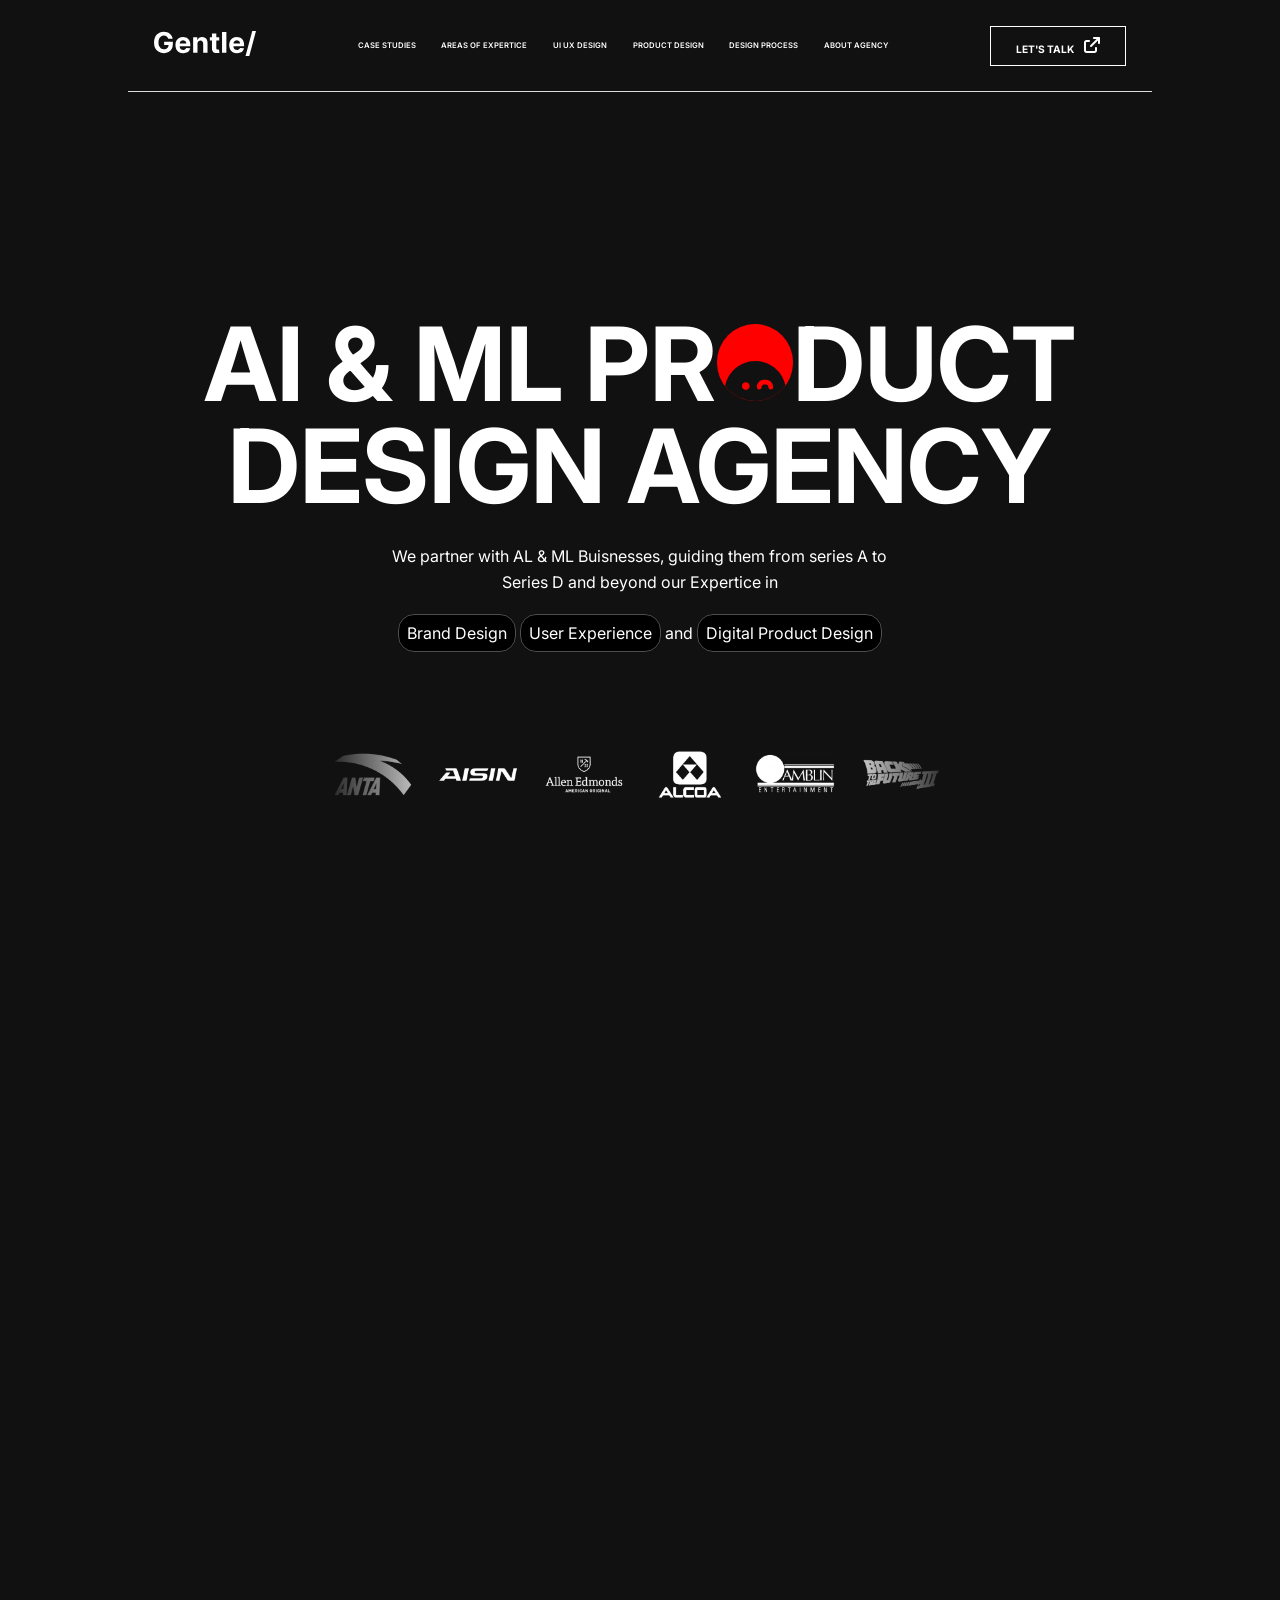
==== index.html @ 090d9e36 "has Initial file but also completed nav &  hero section" ====
<!DOCTYPE html>
<html lang="en">
<head>
    <meta charset="UTF-8">
    <meta name="viewport" content="width=device-width, initial-scale=1.0">
    <title>Lazarev</title>
    <link rel="stylesheet" href="style.css">
</head>
<body>
    <header class="header">
        <nav class="nav">
            <div class="logo"><img src="./Assets/text.svg" alt="Lazarev"></div>
            <div class="navLinks">

                <div class="navOpen"></div>
                
                <div class="mainLinks">
                    <a href="#">Case Studies</a>
                </div>    

                <div class="mainLinks">
                    <a href="#">Areas of Expertice</a>
                </div>

                <div class="mainLinks">
                    <a href="#">UI UX Design</a>
                </div>

                <div class="mainLinks">
                    <a href="#">Product Design</a>     
                </div>

                <div class="mainLinks">
                    <a href="#">Design Process</a>
                </div>

                <div class="mainLinks">
                    <a href="#">About Agency</a>
                </div>
            </div>
            <button class="primaryBTN">Let's talk
                <span class="talkicon">
                    <svg xmlns="http://www.w3.org/2000/svg" viewBox="0 0 512 512"><!--!Font Awesome Free v7.2.0 by @fontawesome - https://fontawesome.com License - https://fontawesome.com/license/free Copyright 2026 Fonticons, Inc.--><path d="M320 0c-17.7 0-32 14.3-32 32s14.3 32 32 32l82.7 0-201.4 201.4c-12.5 12.5-12.5 32.8 0 45.3s32.8 12.5 45.3 0L448 109.3 448 192c0 17.7 14.3 32 32 32s32-14.3 32-32l0-160c0-17.7-14.3-32-32-32L320 0zM80 96C35.8 96 0 131.8 0 176L0 432c0 44.2 35.8 80 80 80l256 0c44.2 0 80-35.8 80-80l0-80c0-17.7-14.3-32-32-32s-32 14.3-32 32l0 80c0 8.8-7.2 16-16 16L80 448c-8.8 0-16-7.2-16-16l0-256c0-8.8 7.2-16 16-16l80 0c17.7 0 32-14.3 32-32s-14.3-32-32-32L80 96z"/></svg>
                </span>
            </button>
        </nav>
    </header>
    <main id="main">
        <div id="page1">
            <div class="hero-content">

                <h1>AI & ML Pr<span><svg xmlns="http://www.w3.org/2000/svg" viewBox="0 0 640 150"><!--!Font Awesome Free v7.2.0 by @fontawesome - https://fontawesome.com License - https://fontawesome.com/license/free Copyright 2026 Fonticons, Inc.--><path d="M320 576C461.4 576 576 461.4 576 320C576 178.6 461.4 64 320 64C178.6 64 64 178.6 64 320C64 461.4 178.6 576 320 576zM229.4 385.9C249.8 413.9 282.8 432 320 432C357.2 432 390.2 413.9 410.6 385.9C418.4 375.2 433.4 372.8 444.1 380.6C454.8 388.4 457.2 403.4 449.4 414.1C420.3 454 373.2 480 320 480C266.8 480 219.7 454 190.6 414.1C182.8 403.4 185.2 388.4 195.9 380.6C206.6 372.8 221.6 375.2 229.4 385.9zM208 272C208 254.3 222.3 240 240 240C257.7 240 272 254.3 272 272C272 289.7 257.7 304 240 304C222.3 304 208 289.7 208 272zM372 280C372 291 363 300 352 300C341 300 332 291 332 280C332 246.9 358.9 220 392 220L408 220C441.1 220 468 246.9 468 280C468 291 459 300 448 300C437 300 428 291 428 280C428 269 419 260 408 260L392 260C381 260 372 269 372 280z"/></svg></span>duct</h1>
                <h1>Design Agency</h1>
    
                <p>We partner with AL & ML Buisnesses, guiding them from series A to <br> Series D and beyond our Expertice in <br> <br><span class="cover">Brand Design</span> <span class="cover">User Experience</span> and <span class="cover">Digital Product Design</span></p>
            </div>

            <div class="ticker">
                <div class="blur-left"></div>
                <div class="ticker-track">
                    <div class="horizontal">
                            <img class="logos" src="./Assets/Anta.png" alt="">
                            <img class="logos" src="./Assets/aisin.png" alt="">
                            <img class="logos" src="./Assets/Allen.png" alt="">
                            <img class="logos" src="./Assets/alloca.png" alt="">
                            <img class="logos" src="./Assets/amblin.png" alt="">
                            <img class="logos" src="./Assets/backfuture.png" alt="">
                            <img class="logos" src="./Assets/Exon.png" alt="">
                            <img src="./Assets/bluray.png" alt="" class="logos">
                            <img src="./Assets/bojangles.png" alt="" class="logos">
                            <img src="./Assets/Clartonic.png" alt="" class="logos">
                            <img src="./Assets/hansa.png" alt="" class="logos">
                            <img src="./Assets/novo.png" alt="" class="logos">
                    </div>
    
                    <div class="horizontal">
                            <img class="logos" src="./Assets/Anta.png" alt="">
                            <img class="logos" src="./Assets/aisin.png" alt="">
                            <img class="logos" src="./Assets/Allen.png" alt="">
                            <img class="logos" src="./Assets/alloca.png" alt="">
                            <img class="logos" src="./Assets/amblin.png" alt="">
                            <img class="logos" src="./Assets/backfuture.png" alt="">
                            <img class="logos" src="./Assets/Exon.png" alt="">
                            <img src="./Assets/bluray.png" alt="" class="logos">
                            <img src="./Assets/bojangles.png" alt="" class="logos">
                            <img src="./Assets/Clartonic.png" alt="" class="logos">
                            <img src="./Assets/hansa.png" alt="" class="logos">
                            <img src="./Assets/novo.png" alt="" class="logos">
                    </div>
                </div>
                <div class="blur-right"></div>
            </div>
        </div>

        <div id="page2">
            
        </div>
    </main>
    <script src="script.js"></script>
</body>
</html>
---- style.css ----
@import url('https://fonts.googleapis.com/css2?family=Inter:ital,opsz,wght@0,14..32,100..900;1,14..32,100..900&display=swap');

* {
    margin: 0;
    padding: 0;
    box-sizing: border-box;
    color: white;
    font-family: "Inter", sans-serif;
}

html,
body {
    height: 100%;
    width: 100%;
}

.header {
    background-color: #111111;
    display: flex;
    flex-direction: column;
    align-items: center;
}

.nav {
    position: fixed;
    display: flex;
    align-items: center;
    justify-content: space-between;
    width: 80%;
    padding: 2vw;
    z-index: 100;
    background-color: #111111;
    overflow: hidden;
}


.navLinks {
    display: flex;
    gap: 2vw;
}

.navLinks a {
    font-size: 0.6vw;
    font-weight: 600;
    text-decoration: none;
    text-transform: uppercase;
}

.mainLinks {
    display: flex;
    flex-direction: column;
    gap: 32px;
    position: relative;
    color: #333;
    text-decoration: none;
    transition: color 0.3s ease;
}

.mainLinks::after {
    content: '';
    position: absolute;
    width: 100%;
    height: 2px;
    bottom: -2px;
    left: 0;
    background-color: #ffffff;
    /* Shrink the line to 0 width from the center */
    transform: scaleX(0);
    transition: transform 0.3s ease-in-out;
}

.mainLinks:hover::after {
    transform: scaleX(1);
}

.primaryBTN {
    padding: 0.8vw 2vw;
    color: #ffffff;
    background-color: #111111;
    border: 1px solid #ffffff;
    font-size: 0.8vw;
    font-weight: 700;
    text-transform: uppercase;
    cursor: pointer;
    transition: background-color 0.3s ease, transform 0.3s ease;
}

.primaryBTN:hover {
    background-color: #4e4e4e;
    transform: translateY(-3px);
}

.primaryBTN .talkicon svg {
    width: 16px;
    margin-left: 0.6vw;
    fill: #ffffff;
}

.nav:hover .navOpen {
    height: 100%;
    z-index: -1;
}

.nav:hover .talkicon svg{
    fill: #ffffff;
}

.navOpen {
    position: absolute;
    background-color: #FF0000;
    height: 0%;
    width: 100%;
    bottom: 0;
    left: 0;
    border-bottom: 0.2px solid #dadada;
    transition: all ease 0.48s;
    display: flex;
    flex-direction: row;
    justify-content: center;
    gap: 1vw;
}


.header .nav .logo img{
    width: 8vw;
}

#page1 {
    height: 100vh;
    width: 100%;
    background-color: #111111;
    display: flex;
    flex-direction: column;
    align-items: center;
    justify-content: center;
    gap: 10vh;
}

.hero-content {
    padding-top: 25vh;
    display: flex;
    flex-direction: column;
    align-items: center;
    justify-content: center;
}

.hero-content h1 {
    font-size: 8vw;
    text-transform: uppercase;
    font-weight: 700;
    line-height: 100%;
}

#page1 h1 svg {
    height: 6vw;
    width: 6vw;
    fill: #111111;
    border-radius: 50%;
    background-color: #FF0000;
}

#page1 p {
    text-align: center;
    font-weight: 400;
    margin-top: 3vh;
    line-height: 160%;
}

#page1 p .cover {
    border: 1px solid #4e4e4e;
    padding: 8px;
    border-radius: 16px;
    background-color: black;
}

.ticker {
    position: relative;
    width: 50%;
    display: flex;
    align-items: center;
    gap: 1vw;
    padding: 1vw;
    overflow: hidden;
    white-space: nowrap;
    z-index: 1;
}

.ticker-track {
    display: flex;
    animation: tickersk 10s linear infinite;
}

.horizontal {
    display: flex;
    align-items: center;
    gap: 2vw;
    padding-right: 2vw;
}

.horizontal .logos{
    width: 80px;
    filter: brightness(0) invert(1);
    flex-shrink: 0;
}

@keyframes tickersk {
    0% {
        transform: translateX(0);
    }

    100% {
        transform: translateX(-50%);
    }
}

.blur-left {
    height: 100%;
    width: 20%;
    background: linear-gradient(to left, transparent, #111111);
    position: absolute;
    left: 0;
    z-index: 2;
}

.blur-right {
    height: 100%;
    width: 20%;
    background: linear-gradient(to right, transparent, #111111);
    position: absolute;
    right: 0;
}

#page2 {
    height: 100vh;
    background-color: #111111;
}
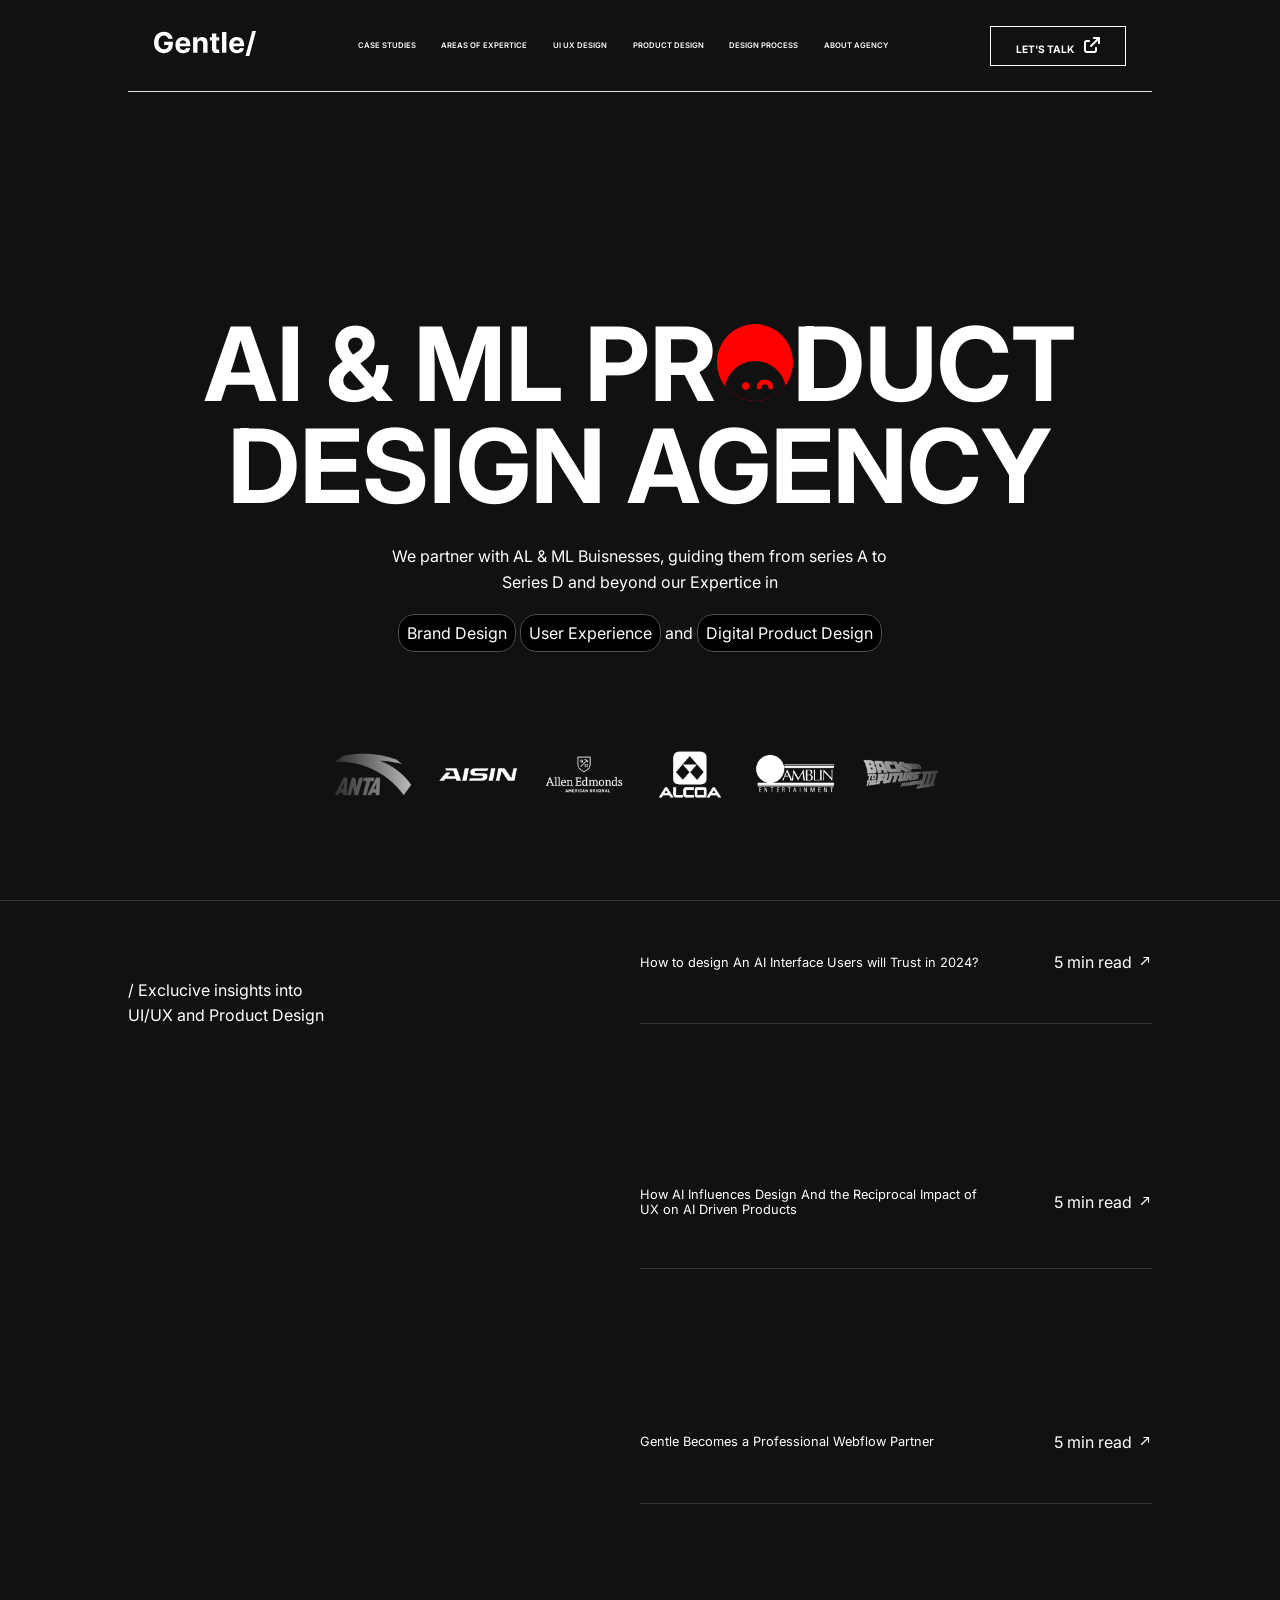
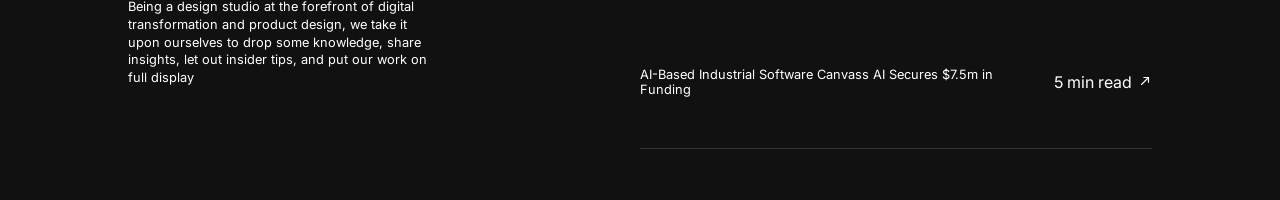
==== commit 51b0f730: "Create hover effect on second section on Articles" ====
--- a/index.html
+++ b/index.html
@@ -93,9 +93,72 @@
         </div>
 
         <div id="page2">
-            
+            <div class="left-content">
+                <div class="information">
+                    <p>/ Exclucive insights into <br>
+                        UI/UX and Product Design
+                    </p>
+
+                    <h3>Being a design studio at the forefront of digital <br>
+                        transformation and product design, we take it <br>
+                        upon ourselves to drop some knowledge, share <br>
+                        insights, let out insider tips, and put our work on <br>
+                        full display
+                    </h3>
+                </div>
+            </div>
+            <div class="right-content">
+                <div class="columns">
+                    <div class="column A">
+                        <p class="context">
+                            How to design An AI Interface Users will Trust in 2024?
+                        </p>
+                        <a href="#">5 min read <span>
+                            <svg width="14px" height="14px" viewBox="0 0 24 24" fill="none" xmlns="http://www.w3.org/2000/svg">
+                                <path d="M6 18L18 6M18 6H10M18 6V14" stroke="currentColor" stroke-width="2" stroke-linecap="round" stroke-linejoin="round"/>
+                            </svg>
+                        </span></a>
+                        <img src="https://cdn.cosmos.so/8feb4e6d-72e6-471a-8e21-15b06995b51d?format=webp" alt="AI">
+                    </div>
+                    <div class="column B">
+                        <p class="context">
+                            How AI Influences Design And the Reciprocal Impact of UX on AI Driven Products
+                        </p>
+                        <a href="#">5 min read <span>
+                            <svg width="14px" height="14px" viewBox="0 0 24 24" fill="none" xmlns="http://www.w3.org/2000/svg">
+                                <path d="M6 18L18 6M18 6H10M18 6V14" stroke="currentColor" stroke-width="2" stroke-linecap="round" stroke-linejoin="round"/>
+                            </svg>
+                        </span></a>
+                        <img src="https://cdn.cosmos.so/a1cf9064-5ef4-4d4f-8066-c7ad57700e82?format=webp" alt="AI">
+                    </div>
+                    <div class="column C">
+                        <p class="context">
+                            Gentle Becomes a Professional Webflow Partner
+                        </p>
+                        <a href="#">5 min read <span>
+                            <svg width="14px" height="14px" viewBox="0 0 24 24" fill="none" xmlns="http://www.w3.org/2000/svg">
+                                <path d="M6 18L18 6M18 6H10M18 6V14" stroke="currentColor" stroke-width="2" stroke-linecap="round" stroke-linejoin="round"/>
+                            </svg>
+                        </span></a>
+                        <img src="https://cdn.cosmos.so/3f82fe1e-cc36-4ed1-9807-44e2bac371ec?format=webp" alt="AI">
+                    </div>
+                    <div class="column D">
+                        <p class="context">
+                            AI-Based Industrial Software Canvass AI Secures $7.5m in Funding       
+                        </p>
+                        <a href="#">5 min read <span>
+                            <svg width="14px" height="14px" viewBox="0 0 24 24" fill="none" xmlns="http://www.w3.org/2000/svg">
+                                <path d="M6 18L18 6M18 6H10M18 6V14" stroke="currentColor" stroke-width="2" stroke-linecap="round" stroke-linejoin="round"/>
+                            </svg>
+                        </span></a>
+                        <img src="https://cdn.cosmos.so/6f0ca878-7a1b-47c1-9ea3-19eaceb183cc?format=webp" alt="">
+                    </div>
+                </div>
+            </div>
         </div>
     </main>
+
+    <script src="https://cdn.jsdelivr.net/npm/gsap@3.15/dist/gsap.min.js"></script>
     <script src="script.js"></script>
 </body>
 </html>
--- a/style.css
+++ b/style.css
@@ -231,6 +231,89 @@
 }
 
 #page2 {
+    position: relative;
     height: 100vh;
-    background-color: #111111;
-}+    width: 100%;
+    padding: 4vw 10vw;
+    background-color: #111111;
+    display: flex;
+    justify-content: space-between;
+    border-top: 1px solid #333;
+}
+
+.left-content {
+    width: 40%;
+    height: 100%;
+}
+
+.right-content {
+    width: 50%;
+    height: 100%;
+}
+
+.information {
+    height: 100%;
+    display: flex;
+    flex-direction: column;
+    justify-content: space-between;
+    padding: 2vw 0;
+}
+
+.information p {
+    line-height: 160%;
+}
+
+.information h3 {
+    font-size: 1vw;
+    font-weight: 400;
+    line-height: 140%;
+    padding-bottom: 4vh;
+}
+
+.columns {
+    height: 100%;
+    display: flex;
+    flex-direction: column;
+    justify-content: space-between;
+}
+
+.column {
+    position: relative;
+    width: 100%;
+    display: flex;
+    align-items: center;
+    justify-content: space-between;
+    padding-bottom: 4vw;
+    border-bottom: 1px solid #333;
+}
+
+.column .context {
+    font-size: 1vw;
+    width: 70%;
+    z-index: 3;
+}
+
+.column a {
+    display: flex;
+    gap: 6px;
+    align-items: center;
+    /* background-color: aqua; */
+    text-decoration: none;
+    z-index: 3;
+
+}
+
+.column img {
+    width: 5vw;
+    height: 5vw;
+    object-fit: cover;
+    border-radius: 50%;
+    position: absolute;
+    opacity: 0;
+    scale: 0;
+    z-index: 1;
+}
+
+.column span {
+    display: inline-block;
+}
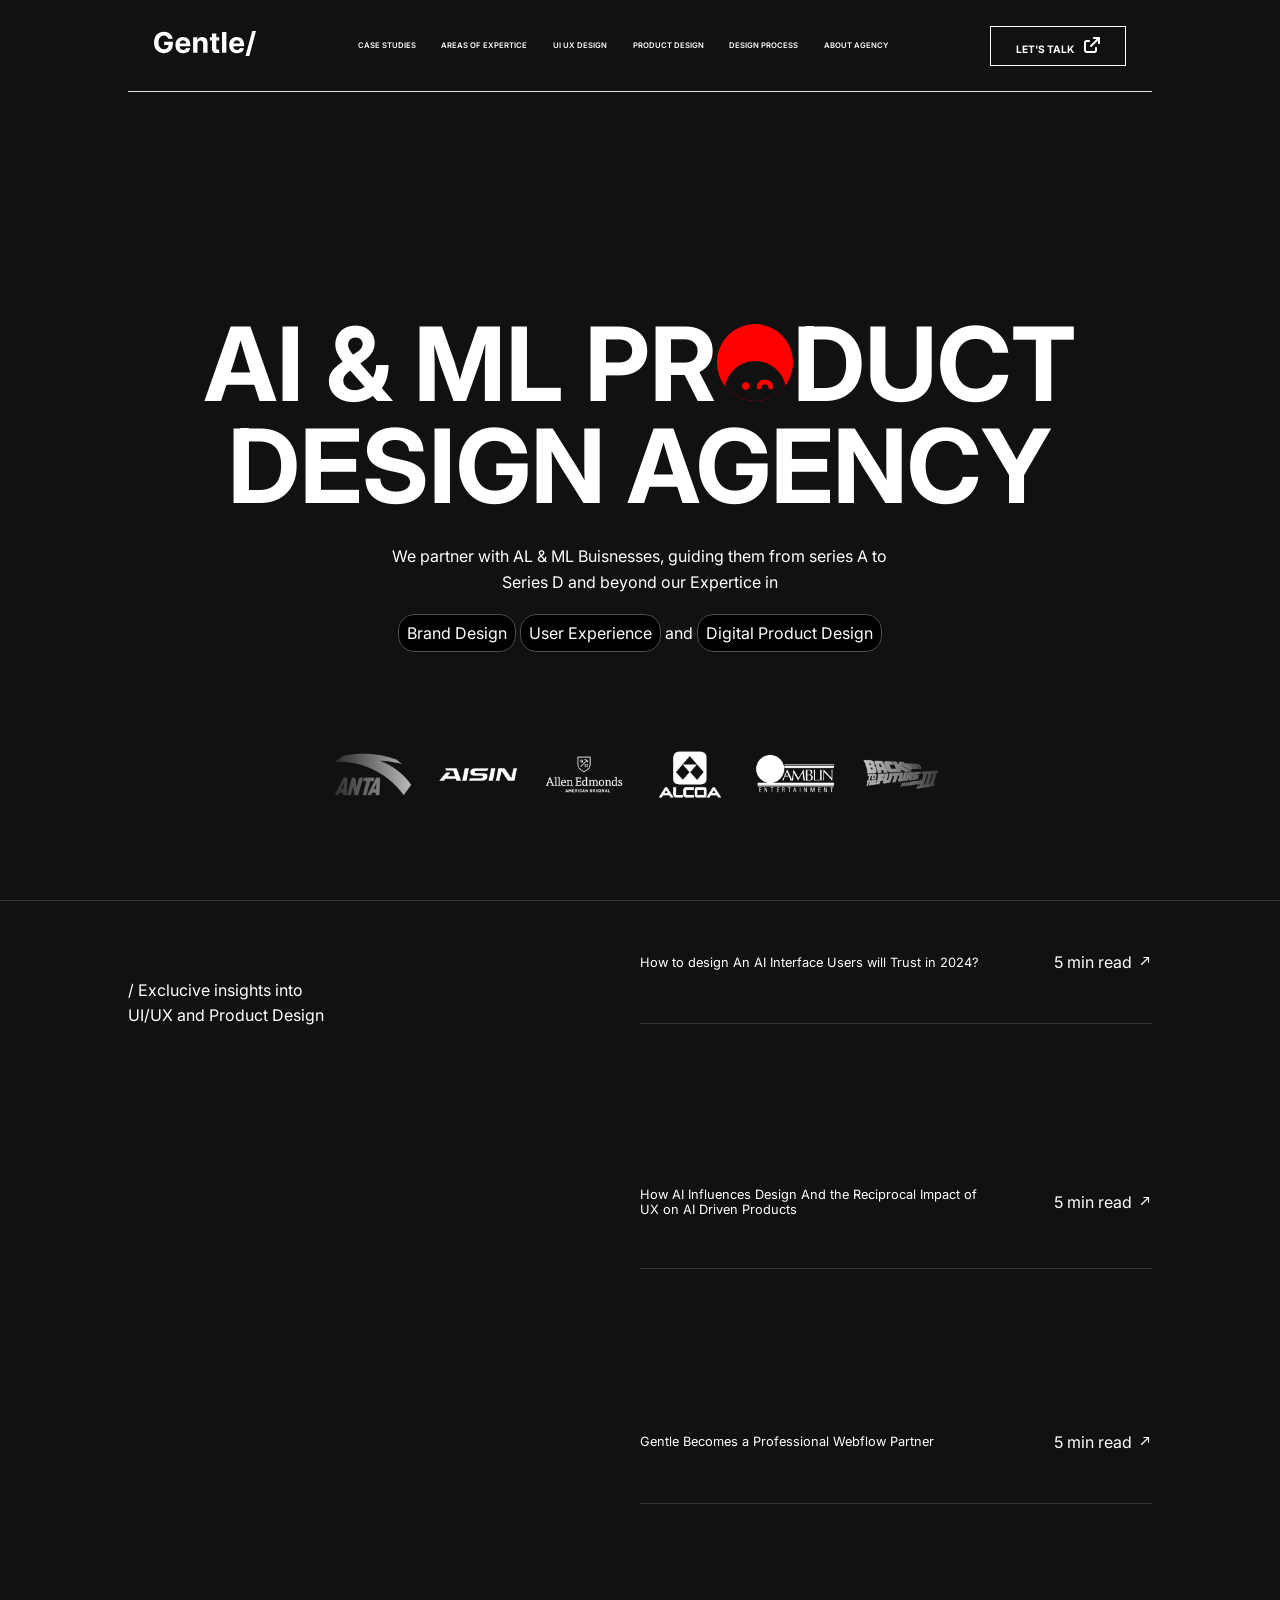
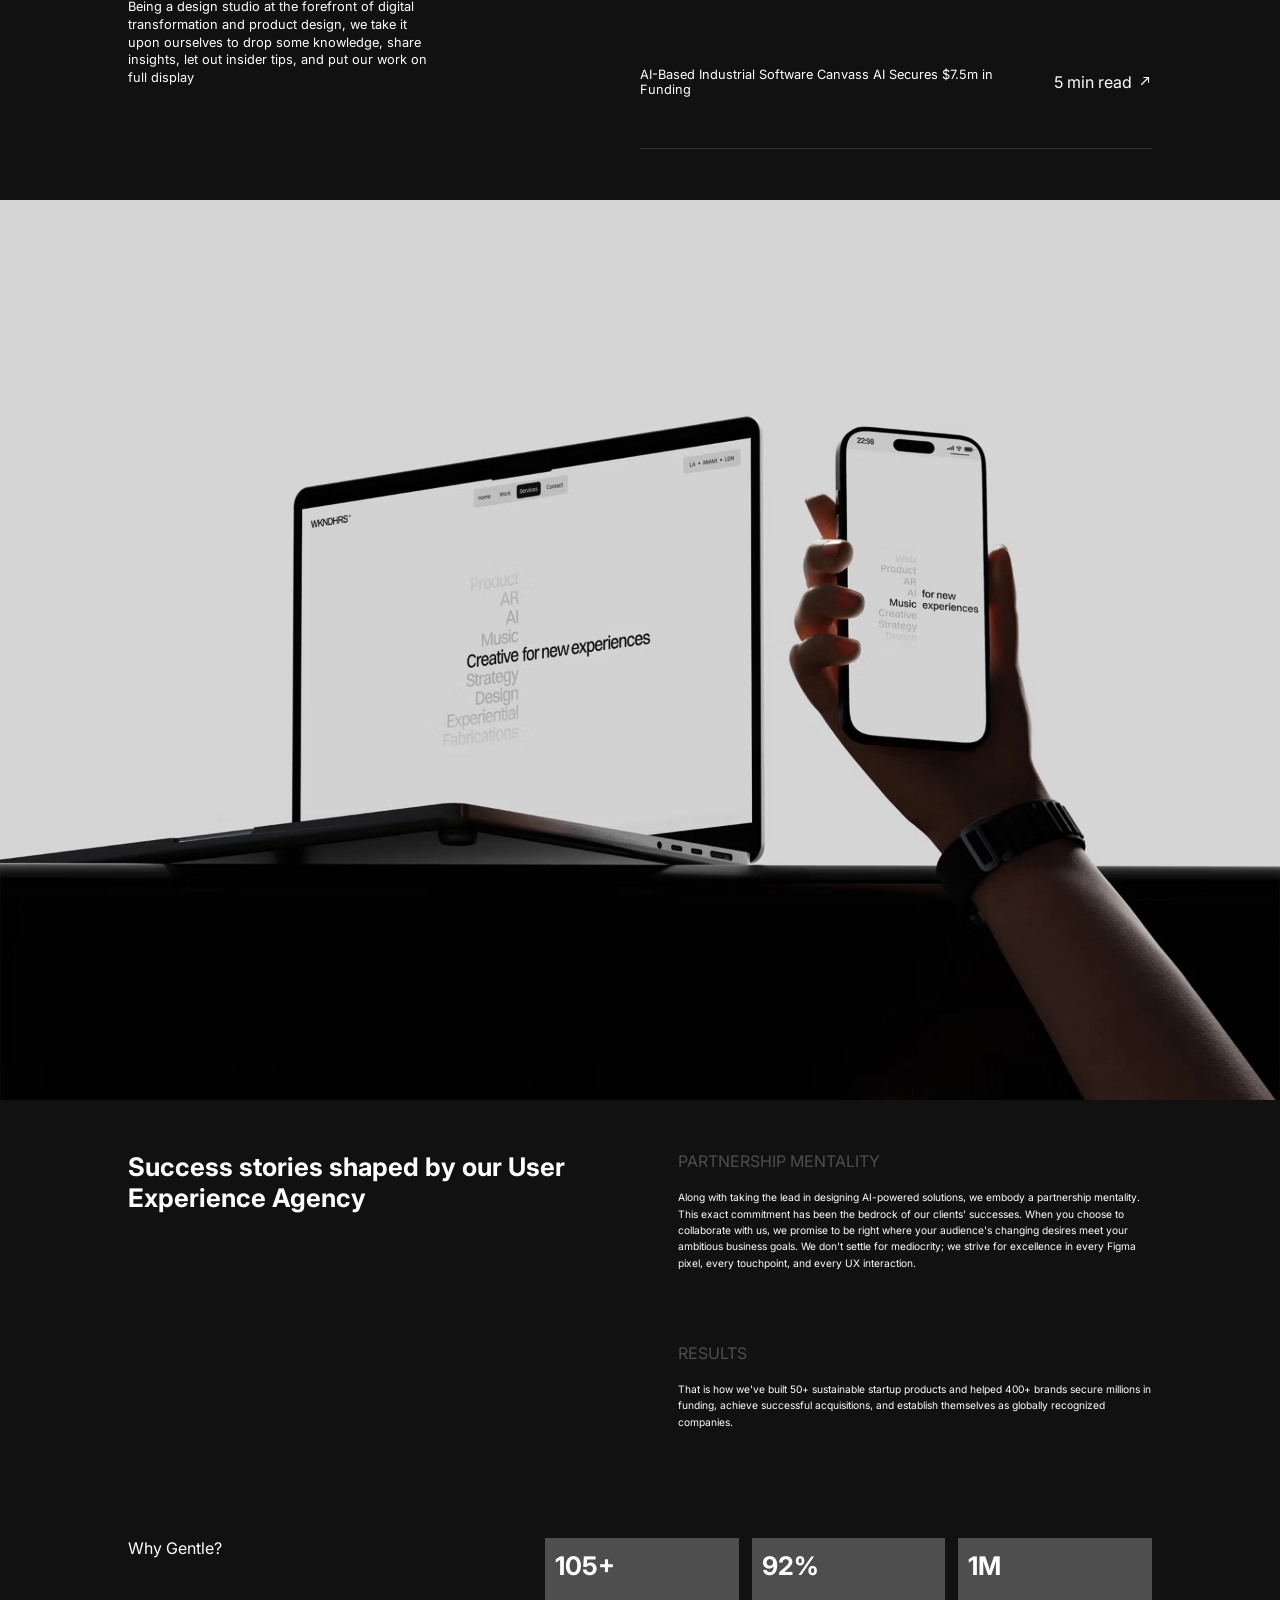
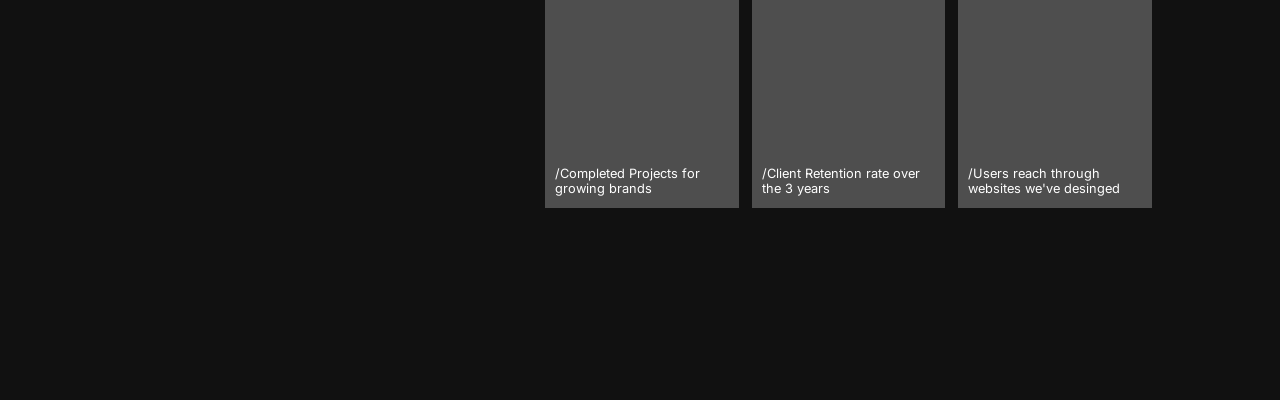
==== commit 32cd0e54: "Build some of the sections and want to refine html css next" ====
--- a/index.html
+++ b/index.html
@@ -3,7 +3,7 @@
 <head>
     <meta charset="UTF-8">
     <meta name="viewport" content="width=device-width, initial-scale=1.0">
-    <title>Lazarev</title>
+    <title>Gentle</title>
     <link rel="stylesheet" href="style.css">
 </head>
 <body>
@@ -156,6 +156,57 @@
                 </div>
             </div>
         </div>
+
+        <div class="page3">
+
+        </div>
+
+        <div class="page4">
+            <div class="page4-content">
+                <h3>Success stories shaped by our User Experience Agency</h3>
+
+                <div class="page4-info">
+                    <div class="page4-paragraph">
+                        <span>Partnership mentality</span>
+                        <p>
+                            Along with taking the lead in designing AI-powered solutions, we embody a partnership mentality. This exact commitment has been the bedrock of our clients’ successes. When you choose to collaborate with us, we promise to be right where your audience's changing desires meet your ambitious business goals. We don't settle for mediocrity; we strive for excellence in every Figma pixel, every touchpoint, and every UX interaction.
+                        </p>
+                    </div>
+    
+                    <div class="page4-paragraph">
+                        <span>Results</span>
+                        <p>
+                            That is how we've built 50+ sustainable startup products and helped 400+ brands secure millions in funding, achieve successful acquisitions, and establish themselves as globally recognized companies.
+                        </p>
+                    </div>
+                </div>
+            </div>
+
+            <div class="numbers-container">
+                
+                <div class="left-info">
+                    <p>Why Gentle?</p>
+                </div>
+
+                <div class="right-info">
+                    <div class="boxes">
+                        <h2>105+</h2>
+                        <p>/Completed Projects for growing brands</p>
+                    </div>
+    
+                    <div class="boxes">
+                        <h2>92%</h2>
+                        <p>/Client Retention rate over the 3 years</p>
+                    </div>
+    
+                    <div class="boxes">
+                        <h2>1M</h2>
+                        <p>/Users reach through websites we've desinged</p>
+                    </div>
+                </div>
+
+            </div>
+        </div>
     </main>
 
     <script src="https://cdn.jsdelivr.net/npm/gsap@3.15/dist/gsap.min.js"></script>
--- a/style.css
+++ b/style.css
@@ -297,7 +297,6 @@
     display: flex;
     gap: 6px;
     align-items: center;
-    /* background-color: aqua; */
     text-decoration: none;
     z-index: 3;
 
@@ -317,3 +316,92 @@
 .column span {
     display: inline-block;
 }
+
+.page3 {
+    width: 100%;
+    height: 100vh;
+    background-image: url(./Assets/background.avif);
+    background-size: cover;
+    background-position: center;
+}
+
+.page4 {
+    width: 100%;
+    height: 100vh;
+    background-color: #111111;
+    padding: 4vw 10vw;
+    display: flex;
+    flex-direction: column;
+    gap: 12vh;
+}
+
+.page4-content {
+    width: 100%;
+    display: flex;
+    align-items: start;
+    gap: 6vw;
+}
+
+.page4-content h3 {
+    font-size: 2vw;
+    width: 50%;
+}
+
+.page4-info {
+    width: 50%;
+    display: flex;
+    flex-direction: column;
+    align-items: center;
+    gap: 8vh;
+}
+
+.page4-paragraph span {
+    text-transform: uppercase;
+    color: #4e4e4e;
+
+}
+
+.page4-paragraph p {
+    font-size: 0.8vw;
+    line-height: 160%;
+}
+
+.page4-info .page4-paragraph {
+    display: flex;
+    flex-direction: column;
+    gap: 2vh;
+}
+
+.numbers-container {
+    display: flex;
+    gap: 1vw;
+}
+
+.numbers-container .left-info {
+    width: 40%;
+}
+
+.numbers-container .right-info {
+    width: 60%;
+    display: flex;
+    gap: 1vw;
+}
+
+.boxes {
+    width: 100%;
+    padding: 12px 10px;
+    height: 30vh;
+    display: flex;
+    flex-direction: column;
+    align-items: start;
+    justify-content: space-between;
+    background-color: #4e4e4e;
+}
+
+.boxes h2 {
+    font-size: 2vw;
+}
+
+.boxes p {
+    font-size: 1vw;
+}
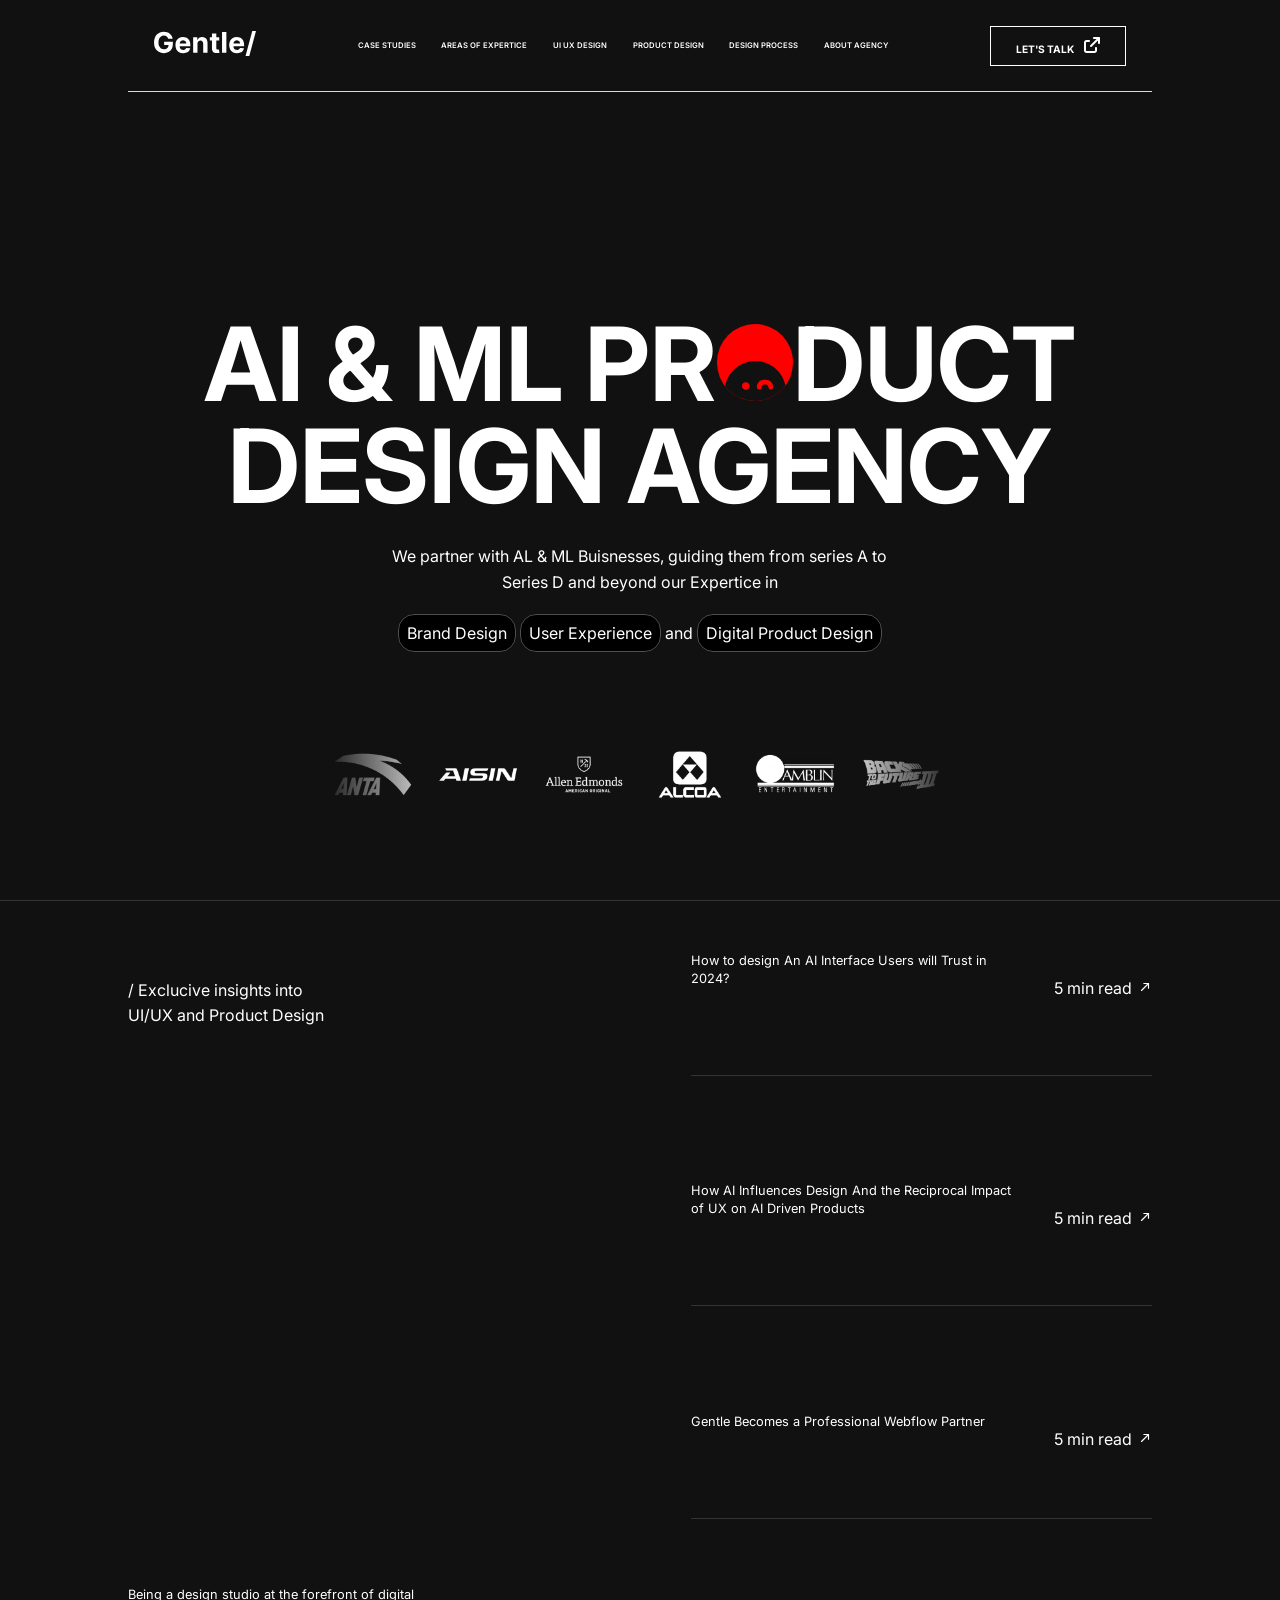
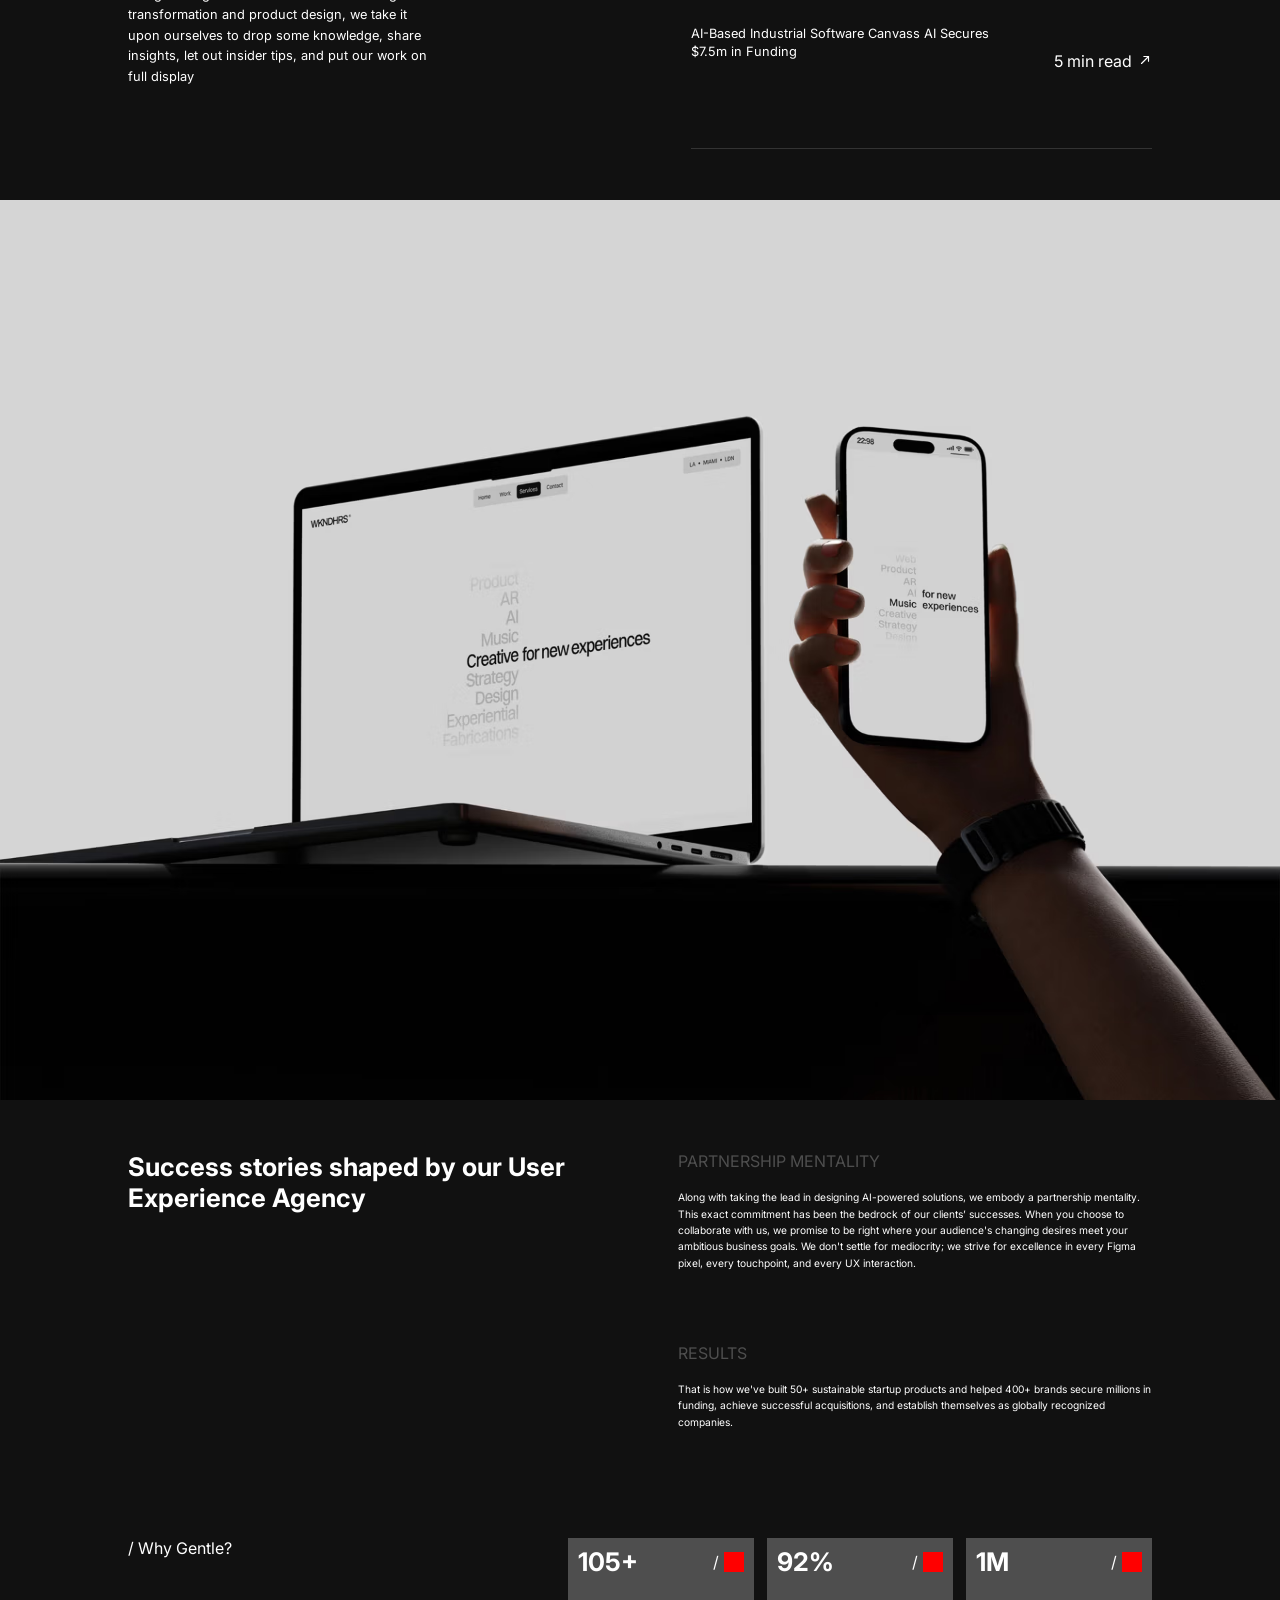
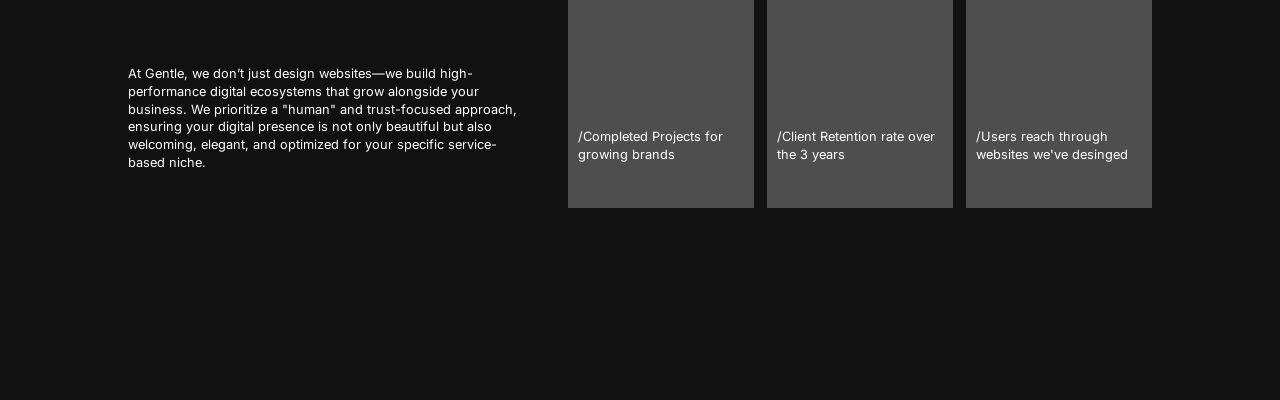
==== commit 3db31237: "Design page 4 why to choose gentle" ====
--- a/index.html
+++ b/index.html
@@ -46,7 +46,7 @@
         </nav>
     </header>
     <main id="main">
-        <div id="page1">
+        <section id="page1">
             <div class="hero-content">
 
                 <h1>AI & ML Pr<span><svg xmlns="http://www.w3.org/2000/svg" viewBox="0 0 640 150"><!--!Font Awesome Free v7.2.0 by @fontawesome - https://fontawesome.com License - https://fontawesome.com/license/free Copyright 2026 Fonticons, Inc.--><path d="M320 576C461.4 576 576 461.4 576 320C576 178.6 461.4 64 320 64C178.6 64 64 178.6 64 320C64 461.4 178.6 576 320 576zM229.4 385.9C249.8 413.9 282.8 432 320 432C357.2 432 390.2 413.9 410.6 385.9C418.4 375.2 433.4 372.8 444.1 380.6C454.8 388.4 457.2 403.4 449.4 414.1C420.3 454 373.2 480 320 480C266.8 480 219.7 454 190.6 414.1C182.8 403.4 185.2 388.4 195.9 380.6C206.6 372.8 221.6 375.2 229.4 385.9zM208 272C208 254.3 222.3 240 240 240C257.7 240 272 254.3 272 272C272 289.7 257.7 304 240 304C222.3 304 208 289.7 208 272zM372 280C372 291 363 300 352 300C341 300 332 291 332 280C332 246.9 358.9 220 392 220L408 220C441.1 220 468 246.9 468 280C468 291 459 300 448 300C437 300 428 291 428 280C428 269 419 260 408 260L392 260C381 260 372 269 372 280z"/></svg></span>duct</h1>
@@ -90,27 +90,27 @@
                 </div>
                 <div class="blur-right"></div>
             </div>
-        </div>
-
-        <div id="page2">
+        </section>
+
+        <section id="page2">
             <div class="left-content">
                 <div class="information">
                     <p>/ Exclucive insights into <br>
                         UI/UX and Product Design
                     </p>
 
-                    <h3>Being a design studio at the forefront of digital <br>
+                    <p class="regular-text">Being a design studio at the forefront of digital <br>
                         transformation and product design, we take it <br>
                         upon ourselves to drop some knowledge, share <br>
                         insights, let out insider tips, and put our work on <br>
                         full display
-                    </h3>
+                    </p>
                 </div>
             </div>
             <div class="right-content">
                 <div class="columns">
-                    <div class="column A">
-                        <p class="context">
+                    <div class="column">
+                        <p class="context regular-text">
                             How to design An AI Interface Users will Trust in 2024?
                         </p>
                         <a href="#">5 min read <span>
@@ -120,8 +120,8 @@
                         </span></a>
                         <img src="https://cdn.cosmos.so/8feb4e6d-72e6-471a-8e21-15b06995b51d?format=webp" alt="AI">
                     </div>
-                    <div class="column B">
-                        <p class="context">
+                    <div class="column">
+                        <p class="context regular-text">
                             How AI Influences Design And the Reciprocal Impact of UX on AI Driven Products
                         </p>
                         <a href="#">5 min read <span>
@@ -131,8 +131,8 @@
                         </span></a>
                         <img src="https://cdn.cosmos.so/a1cf9064-5ef4-4d4f-8066-c7ad57700e82?format=webp" alt="AI">
                     </div>
-                    <div class="column C">
-                        <p class="context">
+                    <div class="column">
+                        <p class="context regular-text">
                             Gentle Becomes a Professional Webflow Partner
                         </p>
                         <a href="#">5 min read <span>
@@ -142,8 +142,8 @@
                         </span></a>
                         <img src="https://cdn.cosmos.so/3f82fe1e-cc36-4ed1-9807-44e2bac371ec?format=webp" alt="AI">
                     </div>
-                    <div class="column D">
-                        <p class="context">
+                    <div class="column">
+                        <p class="context regular-text">
                             AI-Based Industrial Software Canvass AI Secures $7.5m in Funding       
                         </p>
                         <a href="#">5 min read <span>
@@ -155,13 +155,13 @@
                     </div>
                 </div>
             </div>
-        </div>
-
-        <div class="page3">
-
-        </div>
-
-        <div class="page4">
+        </section>
+
+        <section id="page3">
+
+        </section>
+
+        <section id="page4">
             <div class="page4-content">
                 <h3>Success stories shaped by our User Experience Agency</h3>
 
@@ -185,28 +185,47 @@
             <div class="numbers-container">
                 
                 <div class="left-info">
-                    <p>Why Gentle?</p>
+                    <p>/ Why Gentle?</p>
+                    <p class="regular-text">At Gentle, we don’t just design websites—we build high-performance digital ecosystems that grow alongside your business. We prioritize a "human" and trust-focused approach, ensuring your digital presence is not only beautiful but also welcoming, elegant, and optimized for your specific service-based niche.</p>
                 </div>
 
                 <div class="right-info">
                     <div class="boxes">
-                        <h2>105+</h2>
-                        <p>/Completed Projects for growing brands</p>
+                        <div class="top-design">
+                            <h2>105+</h2>
+                            <div class="ui-composition">
+                                <span>/</span>
+                                <div class="element"></div>
+                            </div>
+                        </div>
+                        <p class="regular-text">/Completed Projects for growing brands</p>
                     </div>
     
                     <div class="boxes">
-                        <h2>92%</h2>
-                        <p>/Client Retention rate over the 3 years</p>
+                        <div class="top-design">
+                            <h2>92%</h2>
+                            <div class="ui-composition">
+                                <span>/</span>
+                                <div class="element"></div>
+                            </div>
+                        </div>
+                        <p class="regular-text">/Client Retention rate over the 3 years</p>
                     </div>
     
                     <div class="boxes">
-                        <h2>1M</h2>
-                        <p>/Users reach through websites we've desinged</p>
-                    </div>
-                </div>
-
-            </div>
-        </div>
+                        <div class="top-design">
+                            <h2>1M</h2>
+                            <div class="ui-composition">
+                                <span>/</span>
+                                <div class="element"></div>
+                            </div>
+                        </div>
+                        <p class="regular-text">/Users reach through websites we've desinged</p>
+                    </div>
+                </div>
+
+            </div>
+        </section>
     </main>
 
     <script src="https://cdn.jsdelivr.net/npm/gsap@3.15/dist/gsap.min.js"></script>
--- a/style.css
+++ b/style.css
@@ -12,6 +12,13 @@
 body {
     height: 100%;
     width: 100%;
+}
+
+.regular-text {
+    font-size: 1vw;
+    font-weight: 400;
+    line-height: 140%;
+    padding-bottom: 4vh;
 }
 
 .header {
@@ -237,12 +244,12 @@
     padding: 4vw 10vw;
     background-color: #111111;
     display: flex;
-    justify-content: space-between;
+    gap: 8vw;
     border-top: 1px solid #333;
 }
 
 .left-content {
-    width: 40%;
+    width: 50%;
     height: 100%;
 }
 
@@ -263,13 +270,6 @@
     line-height: 160%;
 }
 
-.information h3 {
-    font-size: 1vw;
-    font-weight: 400;
-    line-height: 140%;
-    padding-bottom: 4vh;
-}
-
 .columns {
     height: 100%;
     display: flex;
@@ -288,7 +288,6 @@
 }
 
 .column .context {
-    font-size: 1vw;
     width: 70%;
     z-index: 3;
 }
@@ -317,7 +316,7 @@
     display: inline-block;
 }
 
-.page3 {
+#page3 {
     width: 100%;
     height: 100vh;
     background-image: url(./Assets/background.avif);
@@ -325,7 +324,7 @@
     background-position: center;
 }
 
-.page4 {
+#page4 {
     width: 100%;
     height: 100vh;
     background-color: #111111;
@@ -374,11 +373,16 @@
 
 .numbers-container {
     display: flex;
-    gap: 1vw;
+    gap: 4vw;
 }
 
 .numbers-container .left-info {
     width: 40%;
+    height: 100%;
+    display: flex;
+    flex-direction: column;
+    align-items: start;
+    justify-content: space-between;
 }
 
 .numbers-container .right-info {
@@ -389,19 +393,40 @@
 
 .boxes {
     width: 100%;
-    padding: 12px 10px;
+    padding: 8px 10px;
     height: 30vh;
     display: flex;
     flex-direction: column;
     align-items: start;
     justify-content: space-between;
     background-color: #4e4e4e;
+}
+
+.top-design {
+    width: 100%;
+    display: flex;
+    align-items: center;
+    justify-content: space-between;
+    gap: 5vw;
+}
+
+.ui-composition {
+    display: flex;
+    flex-direction: row;
+    align-items: end;
+    gap: 0.4vw;
+}
+
+.ui-composition span {
+    display: block;
+}
+
+.element {
+    width: 20px;
+    height: 20px;
+    background-color:#FF0000;
 }
 
 .boxes h2 {
     font-size: 2vw;
-}
-
-.boxes p {
-    font-size: 1vw;
-}
+}
